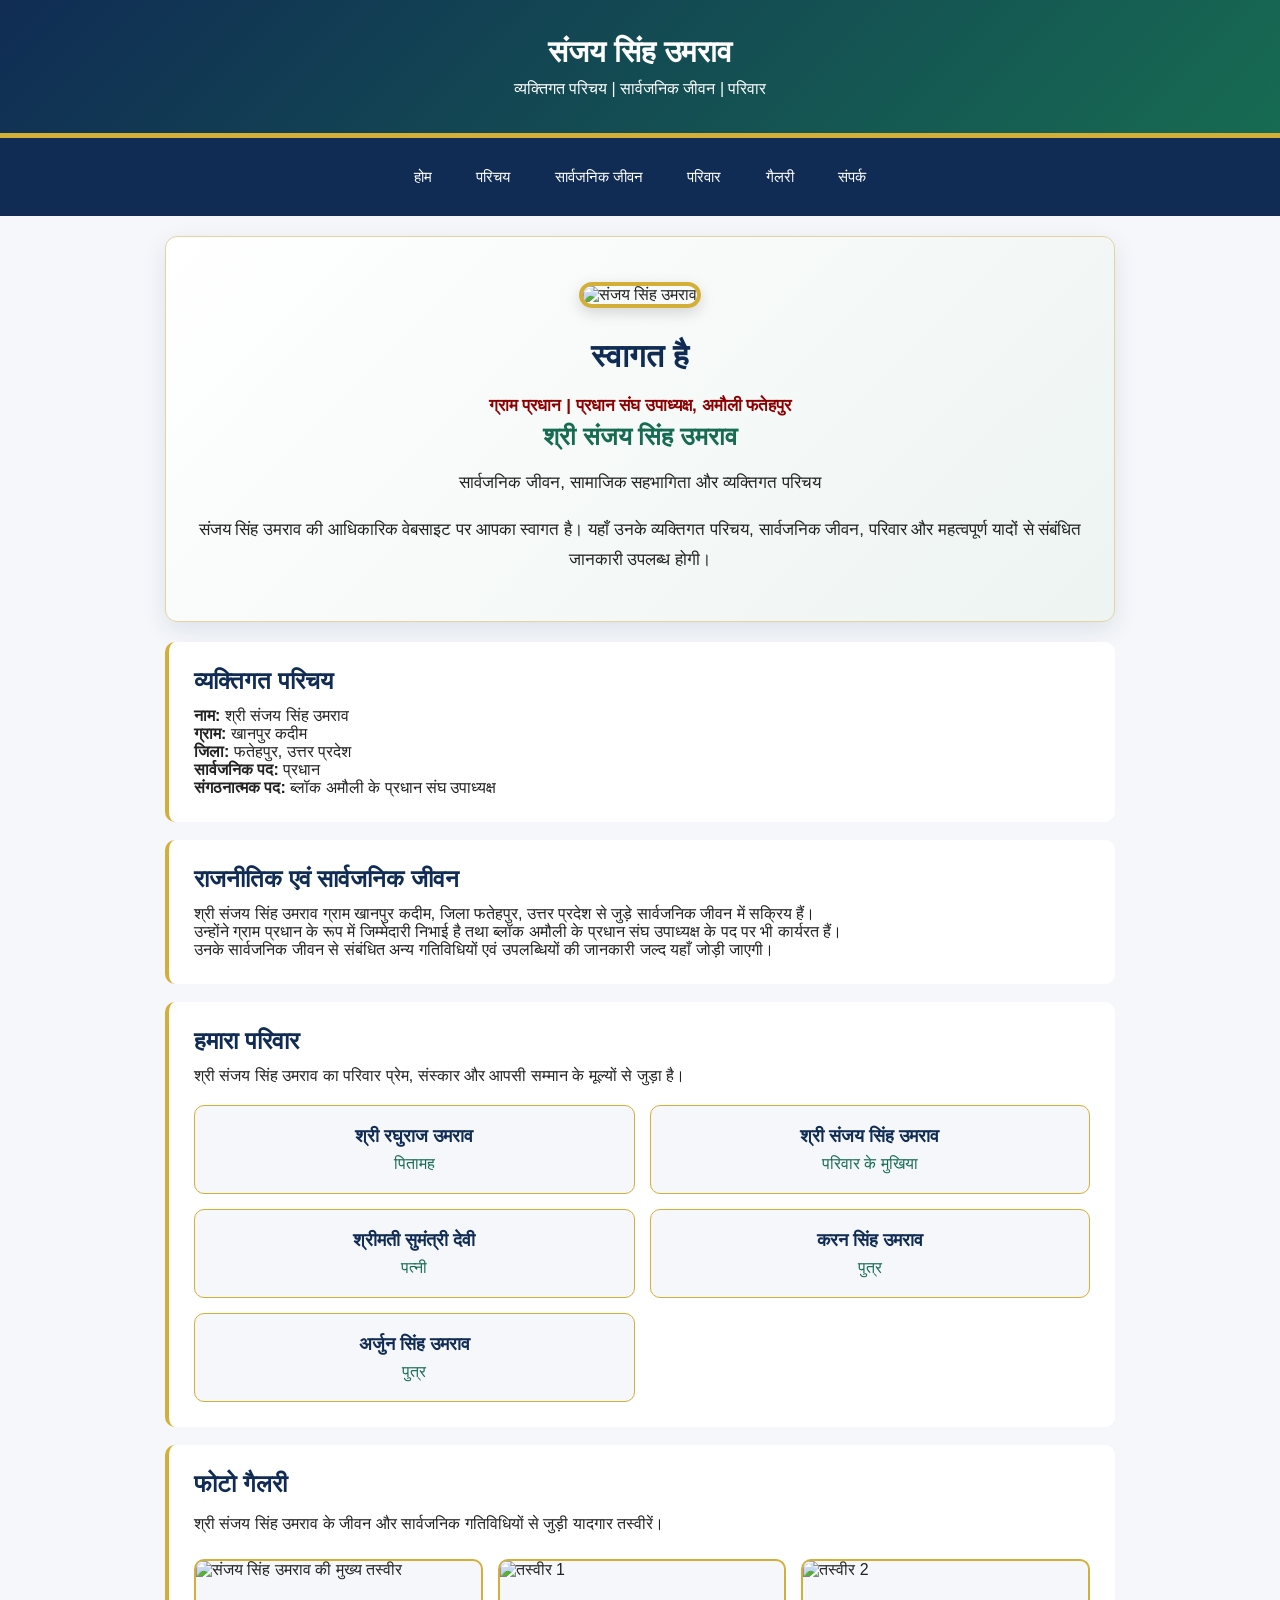
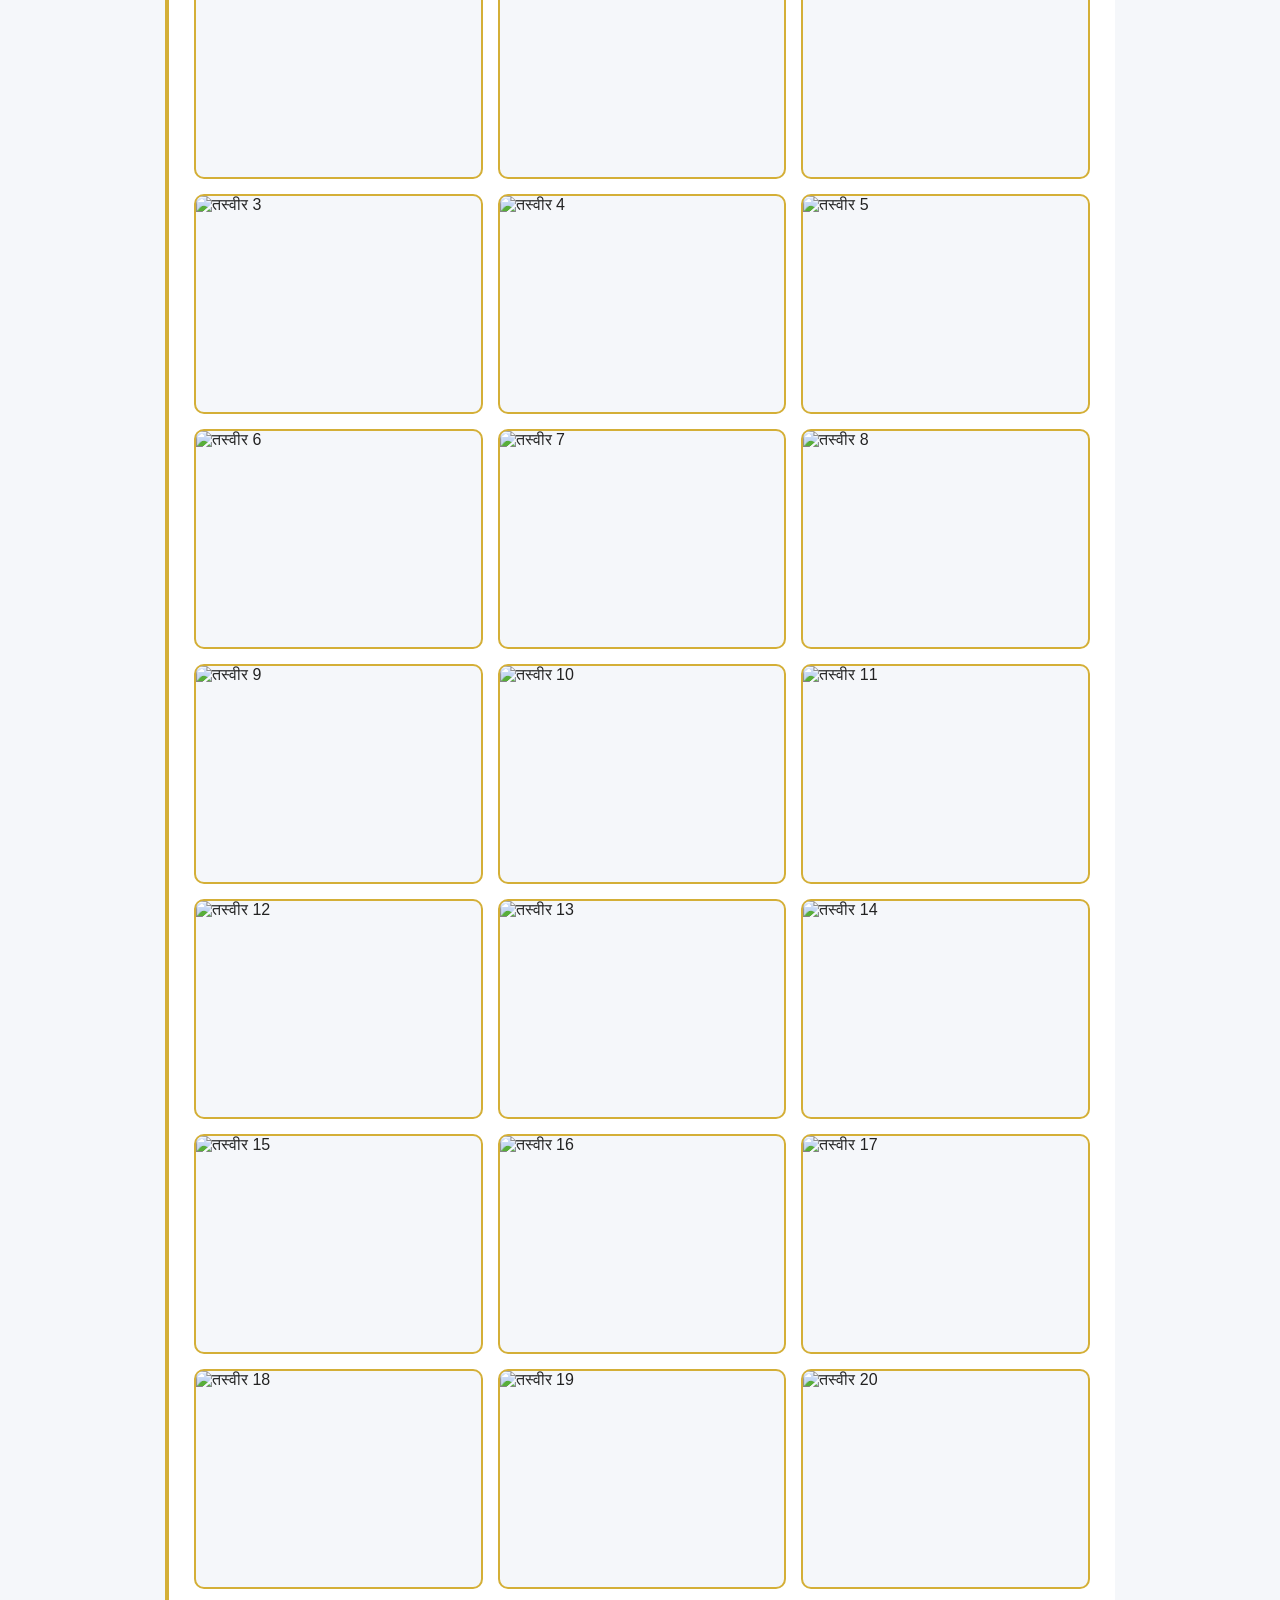
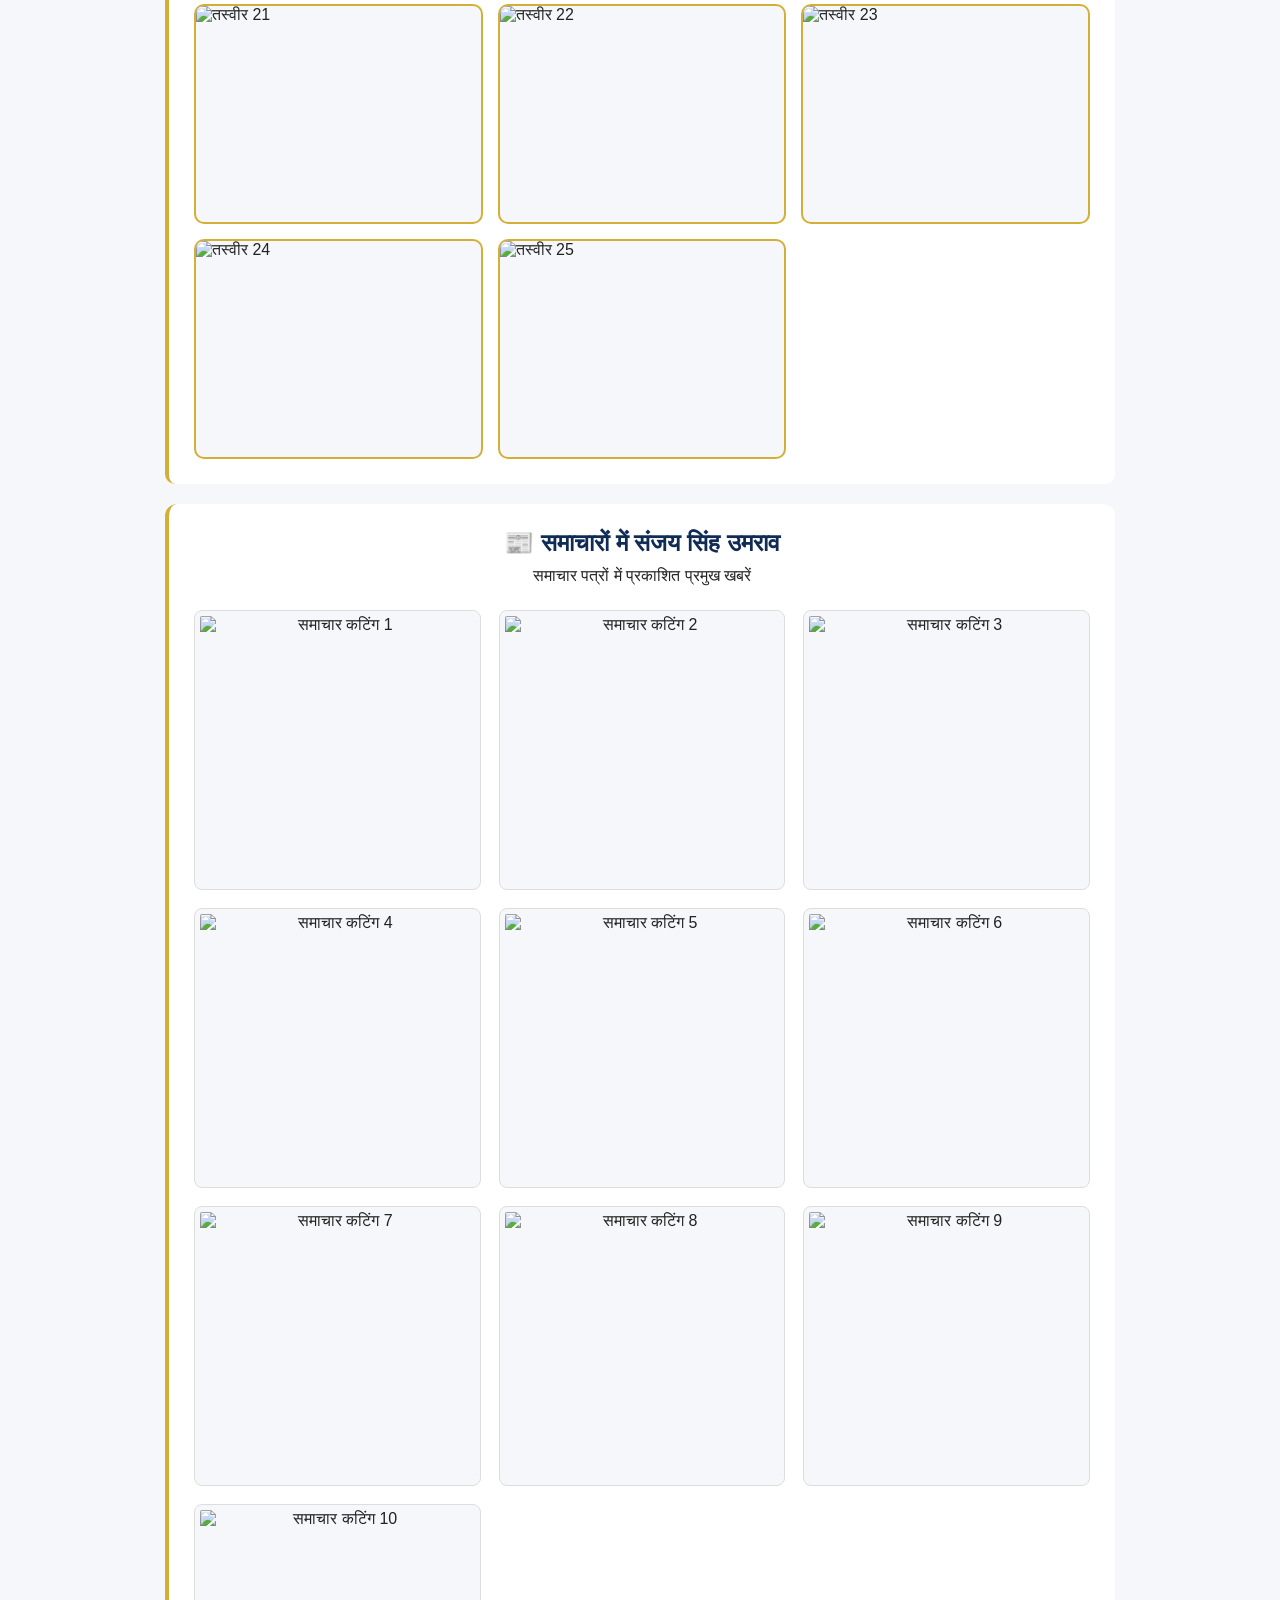
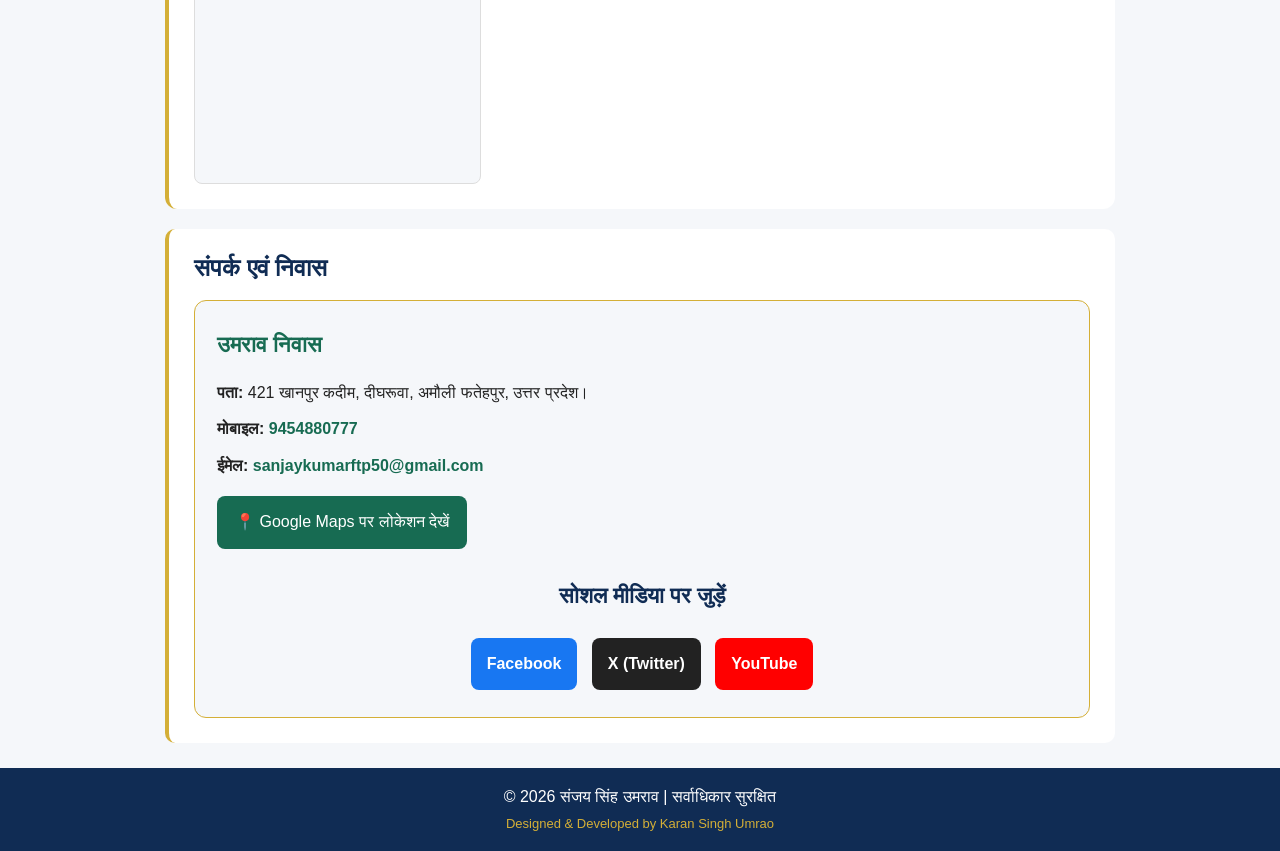
==== index.html @ eca35e6b "Add files via upload" ====
<!DOCTYPE html>
<html lang="hi">
<head>
    <meta charset="UTF-8">
    <meta name="viewport" content="width=device-width, initial-scale=1.0">
    <title>संजय सिंह उमराव | आधिकारिक वेबसाइट</title>
<link rel="stylesheet"
href="style.css">
</head>

<body>

<header>
    <h1>संजय सिंह उमराव</h1>
    <p>व्यक्तिगत परिचय | सार्वजनिक जीवन | परिवार</p>
</header>

<nav>
    <a href="#home">होम</a>
    <a href="#intro">परिचय</a>
    <a href="#public">सार्वजनिक जीवन</a>
    <a href="#family">परिवार</a>
    <a href="#gallery">गैलरी</a>
    <a href="#contact">संपर्क</a>
</nav>

<div class="hero" id="home">
<img src="images/sanjay-singh.jpg"
     alt="संजय सिंह उमराव"
     style="width:180px;height:220px;
     object-fit:cover;border-radius:12px;
     border:3px solid #d4af37;
     margin-bottom:20px;">
    <h2>स्वागत है</h2>
<p class="hero-post">
    ग्राम प्रधान | प्रधान संघ उपाध्यक्ष, अमौली फतेहपुर 
</p>
<h3 style="color:#176b52; margin-bottom:15px;">
    श्री संजय सिंह उमराव
</h3>

<p style="margin-bottom:15px;">
    सार्वजनिक जीवन, सामाजिक सहभागिता और व्यक्तिगत परिचय
</p>

<p style="line-height:1.8;">
        संजय सिंह उमराव की आधिकारिक वेबसाइट पर आपका स्वागत है।
        यहाँ उनके व्यक्तिगत परिचय, सार्वजनिक जीवन, परिवार
        और महत्वपूर्ण यादों से संबंधित जानकारी उपलब्ध होगी।
    </p>
</div>


   <section id="intro">
    <h2>व्यक्तिगत परिचय</h2>

    <p>
        <strong>नाम:</strong> श्री संजय सिंह उमराव
    </p>

    <p>
        <strong>ग्राम:</strong> खानपुर कदीम
    </p>

    <p>
        <strong>जिला:</strong> फतेहपुर, उत्तर प्रदेश
    </p>

    <p>
        <strong>सार्वजनिक पद:</strong> प्रधान
    </p>

    <p>
        <strong>संगठनात्मक पद:</strong>
        ब्लॉक अमौली के प्रधान संघ उपाध्यक्ष
    </p>
</section>


<section id="public">
    <h2>राजनीतिक एवं सार्वजनिक जीवन</h2>

    <p>
        श्री संजय सिंह उमराव ग्राम खानपुर कदीम,
        जिला फतेहपुर, उत्तर प्रदेश से जुड़े सार्वजनिक
        जीवन में सक्रिय हैं।
    </p>

    <p>
        उन्होंने ग्राम प्रधान के रूप में जिम्मेदारी
        निभाई है तथा ब्लॉक अमौली के प्रधान संघ
        उपाध्यक्ष के पद पर भी कार्यरत हैं।
    </p>

    <p>
        उनके सार्वजनिक जीवन से संबंधित अन्य
        गतिविधियों एवं उपलब्धियों की जानकारी
        जल्द यहाँ जोड़ी जाएगी।
    </p>
</section>
<section id="family">
    <h2>हमारा परिवार</h2>

    <p>
        श्री संजय सिंह उमराव का परिवार प्रेम,
        संस्कार और आपसी सम्मान के मूल्यों से जुड़ा है।
    </p>

    <div class="family-details">
        <div class="family-member">
            <h3>श्री रघुराज उमराव</h3>
            <p>पितामह</p>
        </div>

        <div class="family-member">
            <h3>श्री संजय सिंह उमराव</h3>
            <p>परिवार के मुखिया</p>
        </div>

        <div class="family-member">
            <h3>श्रीमती सुमंत्री देवी</h3>
            <p>पत्नी</p>
        </div>

        <div class="family-member">
            <h3>करन सिंह उमराव</h3>
            <p>पुत्र</p>
        </div>

        <div class="family-member">
            <h3>अर्जुन सिंह उमराव</h3>
            <p>पुत्र</p>
        </div>
    </div>
</section>

<section id="gallery">
    <h2>फोटो गैलरी</h2>

    <p class="gallery-intro">
        श्री संजय सिंह उमराव के जीवन और सार्वजनिक
        गतिविधियों से जुड़ी यादगार तस्वीरें।
    </p>

    <div class="gallery-grid">
        <img src="images/sanjay-singh.jpg"
             alt="संजय सिंह उमराव की मुख्य तस्वीर">

        <img src="images/photo1.jpg" alt="तस्वीर 1">
        <img src="images/photo2.jpg" alt="तस्वीर 2">
        <img src="images/photo3.jpg" alt="तस्वीर 3">
        <img src="images/photo4.jpg" alt="तस्वीर 4">
        <img src="images/photo5.jpg" alt="तस्वीर 5">
        <img src="images/photo6.jpg" alt="तस्वीर 6">
        <img src="images/photo7.jpg" alt="तस्वीर 7">
        <img src="images/photo8.jpg" alt="तस्वीर 8">
        <img src="images/photo9.jpg" alt="तस्वीर 9">
        <img src="images/photo10.jpg" alt="तस्वीर 10">
        <img src="images/photo11.jpg" alt="तस्वीर 11">
        <img src="images/photo12.jpg" alt="तस्वीर 12">
        <img src="images/photo13.jpg" alt="तस्वीर 13">
        <img src="images/photo14.jpg" alt="तस्वीर 14">
        <img src="images/photo15.jpg" alt="तस्वीर 15">
        <img src="images/photo16.jpg" alt="तस्वीर 16">
        <img src="images/photo17.jpg" alt="तस्वीर 17">
        <img src="images/photo18.jpg" alt="तस्वीर 18">
        <img src="images/photo19.jpg" alt="तस्वीर 19">
    <img src="images/photo20.jpg" alt="तस्वीर 20"> 
<img src="images/photo21.jpg" alt="तस्वीर 21">
        <img src="images/photo22.jpg" alt="तस्वीर 22">
        <img src="images/photo23.jpg" alt="तस्वीर 23">
        <img src="images/photo24.jpg" alt="तस्वीर 24">
        <img src="images/photo25.jpg" alt="तस्वीर 25">
   

 </div>
</section>

<section class="news-highlight">
    <h2>📰 समाचारों में संजय सिंह उमराव</h2>
    <p>समाचार पत्रों में प्रकाशित प्रमुख खबरें</p>

    <div class="news-gallery">
        <img src="newspaper/photo.jpg" alt="समाचार कटिंग 1">
        <img src="newspaper/photo2.jpg" alt="समाचार कटिंग 2">
        <img src="newspaper/photo3.jpg" alt="समाचार कटिंग 3">
        <img src="newspaper/photo4.jpg" alt="समाचार कटिंग 4">
        <img src="newspaper/photo5.jpg" alt="समाचार कटिंग 5">
        <img src="newspaper/photo6.jpg" alt="समाचार कटिंग 6">
        <img src="newspaper/photo7.jpg" alt="समाचार कटिंग 7">
        <img src="newspaper/photo8.jpg" alt="समाचार कटिंग 8">
        <img src="newspaper/photo9.jpg" alt="समाचार कटिंग 9">
        <img src="newspaper/photo10.jpg" alt="समाचार कटिंग 10">
        
    </div>
</section>

<section id="contact">
    <h2>संपर्क एवं निवास</h2>

    <div class="contact-card">
        <h3>उमराव निवास</h3>

        <p>
            <strong> पता:</strong>
            421 खानपुर कदीम,  दीघरूवा,
             अमौली
             फतेहपुर, उत्तर प्रदेश।
        </p>

        <p>
            <strong>मोबाइल:</strong>
            <a href="tel:9454880777">9454880777</a>
        </p>

        <p>
            <strong>ईमेल:</strong>
            <a href="mailto:sanjaykumarftp50@gmail.com">
                sanjaykumarftp50@gmail.com
            </a>
        </p>

        <p style="margin-top:15px;">
            <a href="https://maps.app.goo.gl/4REdZZy67ZG9xTiE8?g_st=ac"
               target="_blank"
               rel="noopener noreferrer"
               class="map-button">
                📍 Google Maps पर लोकेशन देखें
            </a>
        </p>
<div class="social-media">
    <h3>सोशल मीडिया पर जुड़ें</h3>

    <a href="https://www.facebook.com/share/1Cja49iwCh/?mibextid=wwXIfr"
       target="_blank" rel="noopener noreferrer"
       class="social-btn facebook">
        Facebook
    </a>

    <a href="https://x.com/sanjayk51978083?s=11&t=THOkPSHtRsQ9iN7MW7f2MA"
       target="_blank" rel="noopener noreferrer"
       class="social-btn x-social">
        X (Twitter)
    </a>

    <a href="https://www.youtube.com/@sanjaysinghumrao1452"
       target="_blank" rel="noopener noreferrer"
       class="social-btn youtube">
        YouTube
    </a>
</div>
    </div>
</section>

<footer>
    <p>© 2026 संजय सिंह उमराव | सर्वाधिकार सुरक्षित</p>
    <p class="developer-credit">
        Designed &amp; Developed by Karan Singh Umrao
    </p>
</footer>

<!-- Photo Viewer -->
<div class="photo-viewer" id="photoViewer">
    <img id="viewerImage" src="" alt="बड़ी फोटो">

    <div class="viewer-controls">
        <button type="button" id="prevPhoto">⬅ पिछली</button>
        <button type="button" id="closeViewer">✖ बंद करें</button>
        <button type="button" id="nextPhoto">अगली ➡</button>
    </div>

    <p class="viewer-count" id="viewerCount"></p>
</div>

<script>
(function () {
    const viewer = document.getElementById("photoViewer");
    const viewerImage = document.getElementById("viewerImage");
    const viewerCount = document.getElementById("viewerCount");

    const photos = Array.from(
        document.querySelectorAll(
            ".gallery-grid img, .news-gallery img"
        )
    );

    let currentIndex = 0;
let touchStartX = 0;
let touchEndX = 0;

viewerImage.addEventListener("touchstart", function (event) {
    touchStartX = event.changedTouches[0].screenX;
}, { passive: true });

viewerImage.addEventListener("touchend", function (event) {
    touchEndX = event.changedTouches[0].screenX;

    const difference = touchEndX - touchStartX;

    if (Math.abs(difference) < 50) return;

    if (difference < 0) {
        showPhoto(currentIndex + 1);
    } else {
        showPhoto(currentIndex - 1);
    }
}, { passive: true });
    function showPhoto(index) {
        currentIndex = (index + photos.length) % photos.length;

        viewerImage.src = photos[currentIndex].src;
        viewerImage.alt = photos[currentIndex].alt || "फोटो";
        viewerCount.textContent =
            (currentIndex + 1) + " / " + photos.length;

        viewer.classList.add("active");
    }

    photos.forEach(function (photo, index) {
        photo.style.cursor = "pointer";

        photo.addEventListener("click", function () {
            showPhoto(index);
        });
    });

    document.getElementById("prevPhoto").addEventListener("click", function () {
        showPhoto(currentIndex - 1);
    });

    document.getElementById("nextPhoto").addEventListener("click", function () {
        showPhoto(currentIndex + 1);
    });

    document.getElementById("closeViewer").addEventListener("click", function () {
        viewer.classList.remove("active");
        viewerImage.src = "";
    });

    viewer.addEventListener("click", function (event) {
        if (event.target === viewer) {
            viewer.classList.remove("active");
            viewerImage.src = "";
        }
    });

    document.addEventListener("keydown", function (event) {
        if (!viewer.classList.contains("active")) return;

        if (event.key === "Escape") {
            viewer.classList.remove("active");
            viewerImage.src = "";
        }

        if (event.key === "ArrowRight") {
            showPhoto(currentIndex + 1);
        }

        if (event.key === "ArrowLeft") {
            showPhoto(currentIndex - 1);
        }
    });
})();
</script>


</body>
</html>
---- style.css ----
*     {
            margin: 0;
            padding: 0;
            box-sizing: border-box;
        }

        body {
            font-family: Arial, sans-serif;
            background: #f5f7fa;
            color: #222;
        }

        header {
            background: linear-gradient(135deg, #102c54, #176b52);
            color: white;
            text-align: center;
            padding: 35px 15px;
            border-bottom: 5px solid #d4af37;
        }

        header h1 {
            font-size: 30px;
            margin-bottom: 10px;
        }

        nav {
            background: #102c54;
            padding: 14px 8px;
            text-align: center;
        }

        nav a {
            color: white;
            text-decoration: none;
            margin: 8px;
            display: inline-block;
            font-size: 15px;
        }

        .hero {
            text-align: center;
            padding: 55px 15px;
            background: white;
            margin: 20px auto;
            max-width: 950px;
            border-radius: 12px;
        }

        .hero h2 {
            color: #102c54;
            margin-bottom: 15px;
        }

        .hero p {
            line-height: 1.8;
        }

        section {
            background: white;
            margin: 18px auto;
            padding: 25px;
            max-width: 950px;
            border-radius: 10px;
            border-left: 4px solid #d4af37;
        }

        section h2 {
            color: #102c54;
            margin-bottom: 12px;
        }

        footer {
            background: #102c54;
            color: white;
            text-align: center;
            padding: 20px;
            margin-top: 25px;
        }
    </style>

/* Mobile Responsive Menu */
nav {
    display: flex;
    justify-content: center;
    align-items: center;
    flex-wrap: wrap;
    gap: 8px;
}

nav a {
    padding: 8px 12px;
    border-radius: 6px;
    transition: 0.3s;
}

nav a:hover {
    background: #d4af37;
    color: #102c54;
}

@media (max-width: 600px) {
    header h1 {
        font-size: 25px;
    }

    nav {
        padding: 10px 5px;
        gap: 4px;
    }

    nav a {
        font-size: 13px;
        padding: 8px;
        margin: 2px;
    }

    .hero {
        margin: 12px;
        padding: 30px 15px;
    }

    section {
        margin: 12px;
        padding: 20px;
    }
}

.family-details {
    display: grid;
    grid-template-columns: repeat(2, minmax(0, 1fr));
    gap: 15px;
    margin-top: 20px;
}

.family-member {
    background: #f5f7fa;
    border: 1px solid #d4af37;
    border-radius: 10px;
    padding: 20px 12px;
    text-align: center;
}

.family-member h3 {
    color: #102c54;
    margin-bottom: 8px;
    font-size: 18px;
}

.family-member p {
    color: #176b52;
}

@media (max-width: 480px) {
    .family-details {
        grid-template-columns: 1fr;
    }
}

.gallery-intro {
    line-height: 1.8;
    margin-bottom: 20px;
}

.gallery-grid {
    display: grid;
    grid-template-columns: repeat(3, minmax(0, 1fr));
    gap: 15px;
    margin-top: 20px;
}

.gallery-grid img {
    width: 100%;
    height: 220px;
    object-fit: cover;
    border-radius: 10px;
    border: 2px solid #d4af37;
    background: #f5f7fa;
    transition: transform 0.3s;
}

.gallery-grid img:hover {
    transform: scale(1.03);
}

@media (max-width: 600px) {
    .gallery-grid {
        grid-template-columns: repeat(2, minmax(0, 1fr));
        gap: 10px;
    }

    .gallery-grid img {
        height: 160px;
    }
}
.contact-card {
    background: #f5f7fa;
    border: 1px solid #d4af37;
    border-radius: 12px;
    padding: 22px;
    margin-top: 18px;
    line-height: 2;
}

.contact-card h3 {
    color: #176b52;
    margin-bottom: 12px;
    font-size: 22px;
}

.developer-credit {
    margin-top: 10px;
    font-size: 13px;
    color: #d4af37;
}

/* Professional Welcome Section */
.hero {
    background: linear-gradient(135deg, #ffffff, #edf4f2);
    padding: 45px 25px;
    border: 1px solid #e2d3a0;
    box-shadow: 0 8px 25px rgba(16, 44, 84, 0.10);
}

.hero img {
    width: 200px !important;
    height: 250px !important;
    object-fit: cover;
    border: 4px solid #d4af37 !important;
    border-radius: 15px !important;
    box-shadow: 0 5px 15px rgba(0, 0, 0, 0.15);
}

.hero h2 {
    font-size: 32px;
    margin-top: 10px;
}

.hero h3 {
    font-size: 25px;
    color: #176b52;
}

.hero p {
    font-size: 17px;
    line-height: 1.9;
}

@media (max-width: 600px) {
    .hero {
        padding: 30px 15px;
    }

    .hero img {
        width: 165px !important;
        height: 210px !important;
    }

    .hero h2 {
        font-size: 27px;
    }

    .hero p {
        font-size: 15px;
    }
}
.hero-post {
    color: #8b0000;
    font-weight: bold;
    font-size: 17px;
    margin-top: 12px;
}

/* Newspaper Cutting Gallery */
.news-highlight {
    width: 100%;
    max-width: 950px;
    margin: 20px auto;
    padding: 25px;
    background: #ffffff;
    border-radius: 12px;
    border-left: 4px solid #d4af37;
    box-sizing: border-box;
    text-align: center;
}

.news-highlight h2 {
    color: #102c54;
    margin-bottom: 10px;
}

.news-gallery {
    display: grid;
    grid-template-columns: repeat(3, minmax(0, 1fr));
    gap: 18px;
    margin-top: 25px;
}

.news-gallery img {
    display: block;
    width: 100%;
    height: 280px;
    object-fit: contain;
    background: #f5f7fa;
    border: 1px solid #ddd;
    border-radius: 8px;
    padding: 5px;
}

@media (max-width: 600px) {
    .news-highlight {
        margin: 12px auto;
        padding: 15px;
        width: calc(100% - 24px);
    }

    .news-gallery {
        grid-template-columns: repeat(2, minmax(0, 1fr));
        gap: 10px;
    }

    .news-gallery img {
        height: 190px;
    }
}

/* Photo Viewer */
.photo-viewer {
    display: none;
    position: fixed;
    inset: 0;
    z-index: 9999;
    background: rgba(0, 0, 0, 0.94);
    justify-content: center;
    align-items: center;
    flex-direction: column;
    padding: 15px;
    box-sizing: border-box;
}

.photo-viewer.active {
    display: flex;
}

.photo-viewer img {
    max-width: 90%;
    max-height: 72vh;
    width: auto;
    height: auto;
    object-fit: contain;
    border-radius: 6px;
}

.photo-viewer .viewer-controls {
    display: flex;
    justify-content: center;
    align-items: center;
    gap: 12px;
    flex-wrap: wrap;
    margin-top: 18px;
}

.photo-viewer button {
    background: #d4af37;
    color: #102c54;
    border: none;
    padding: 11px 16px;
    border-radius: 7px;
    font-size: 16px;
    font-weight: bold;
    cursor: pointer;
}

.photo-viewer .viewer-count {
    color: white;
    margin-top: 12px;
}

@media (max-width: 600px) {
    .photo-viewer img {
        max-width: 96%;
        max-height: 65vh;
    }

    .photo-viewer .viewer-controls {
        gap: 8px;
    }

    .photo-viewer button {
        padding: 10px 12px;
        font-size: 14px;
    }
}
/* Contact Section Improvements */
.contact-card p {
    overflow-wrap: anywhere;
    line-height: 1.8;
    margin-bottom: 8px;
}

.contact-card a:not(.map-button) {
    color: #176b52;
    font-weight: bold;
    text-decoration: none;
}

.contact-card a:not(.map-button):hover {
    text-decoration: underline;
}

.map-button {
    display: inline-block;
    background: #176b52;
    color: white;
    padding: 12px 18px;
    border-radius: 8px;
    text-decoration: none;
}

.map-button:hover {
    background: #102c54;
}

@media (min-width: 700px) {
    .contact-card {
        max-width: 100%;
    }
}

/* Social Media Links */
.social-media {
    margin-top: 25px;
    text-align: center;
}

.social-media h3 {
    color: #102c54;
    margin-bottom: 15px;
}

.social-btn {
    display: inline-block;
    padding: 10px 16px;
    margin: 5px;
    border-radius: 8px;
    color: white !important;
    text-decoration: none !important;
    font-weight: bold;
    transition: 0.2s;
}

.facebook {
    background: #1877f2;
}

.x-social {
    background: #222222;
}

.youtube {
    background: #ff0000;
}

.social-btn:hover {
    transform: translateY(-2px);
    opacity: 0.9;
}
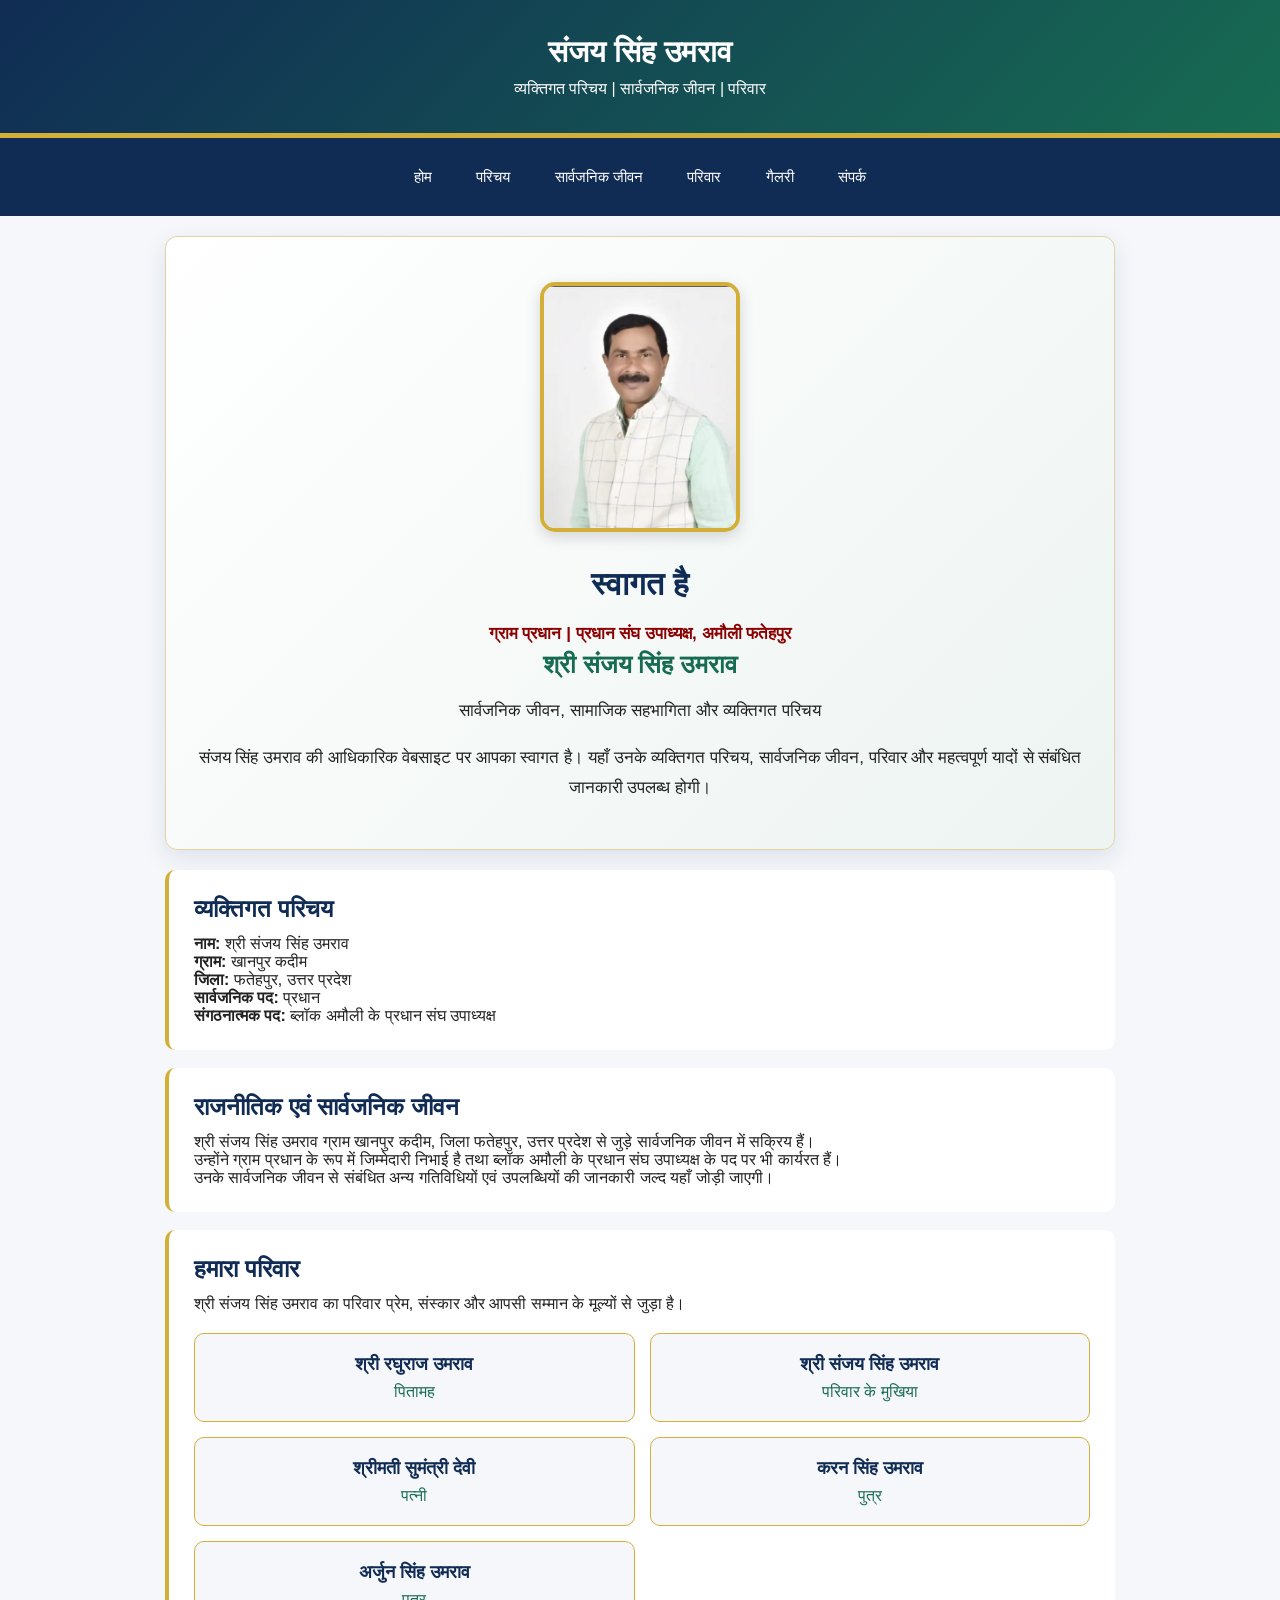
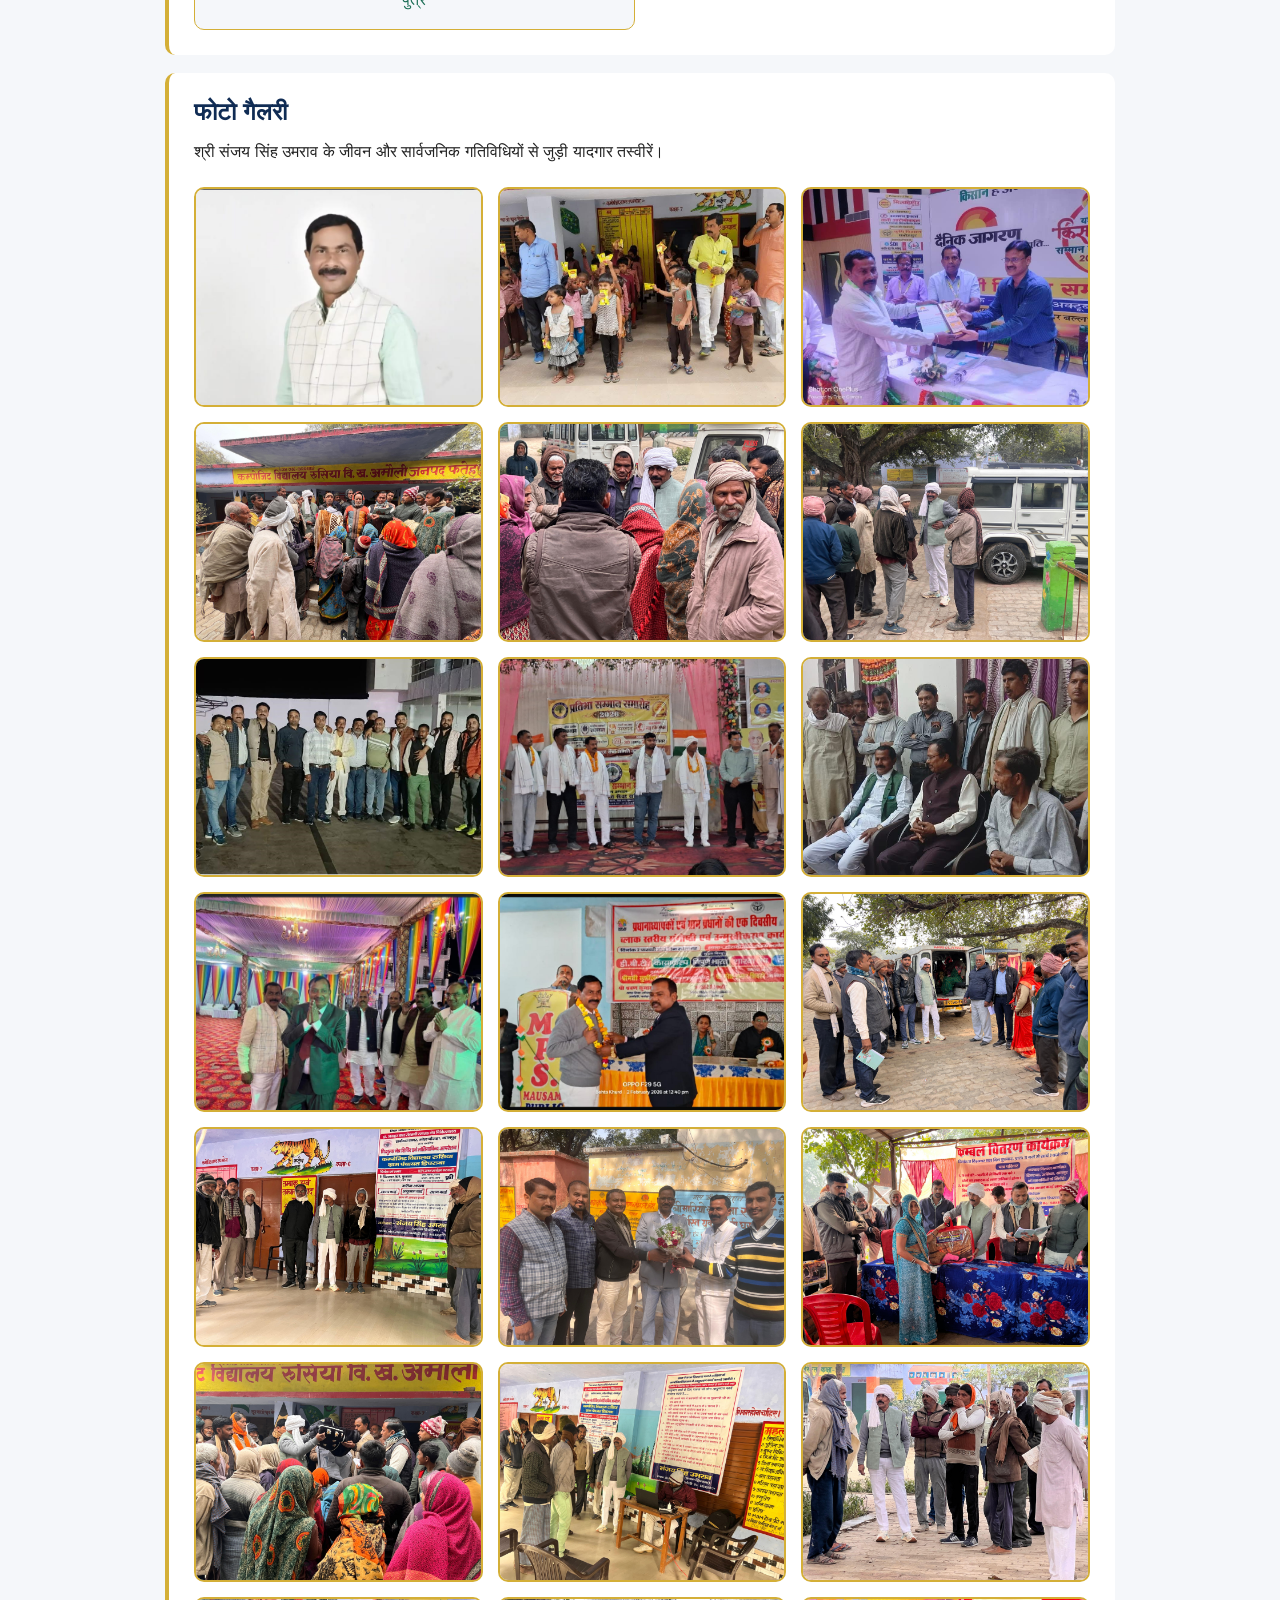
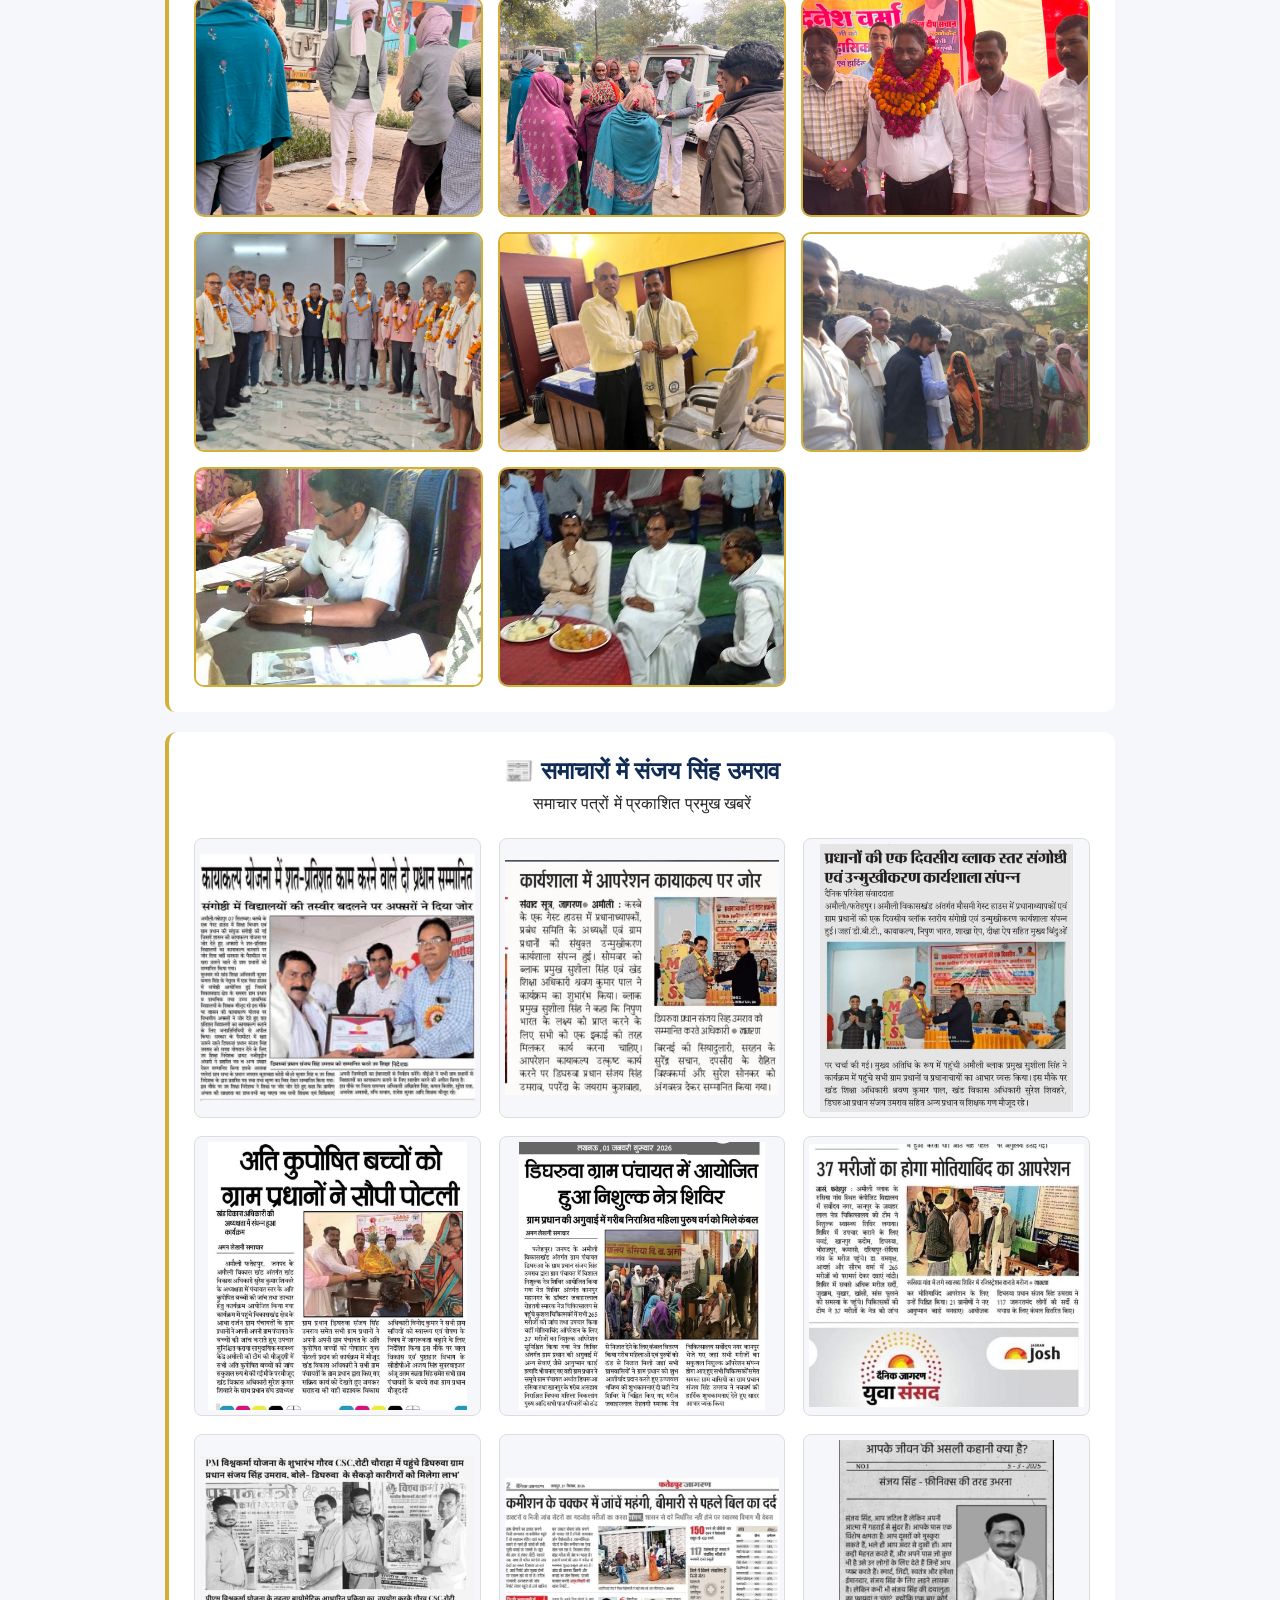
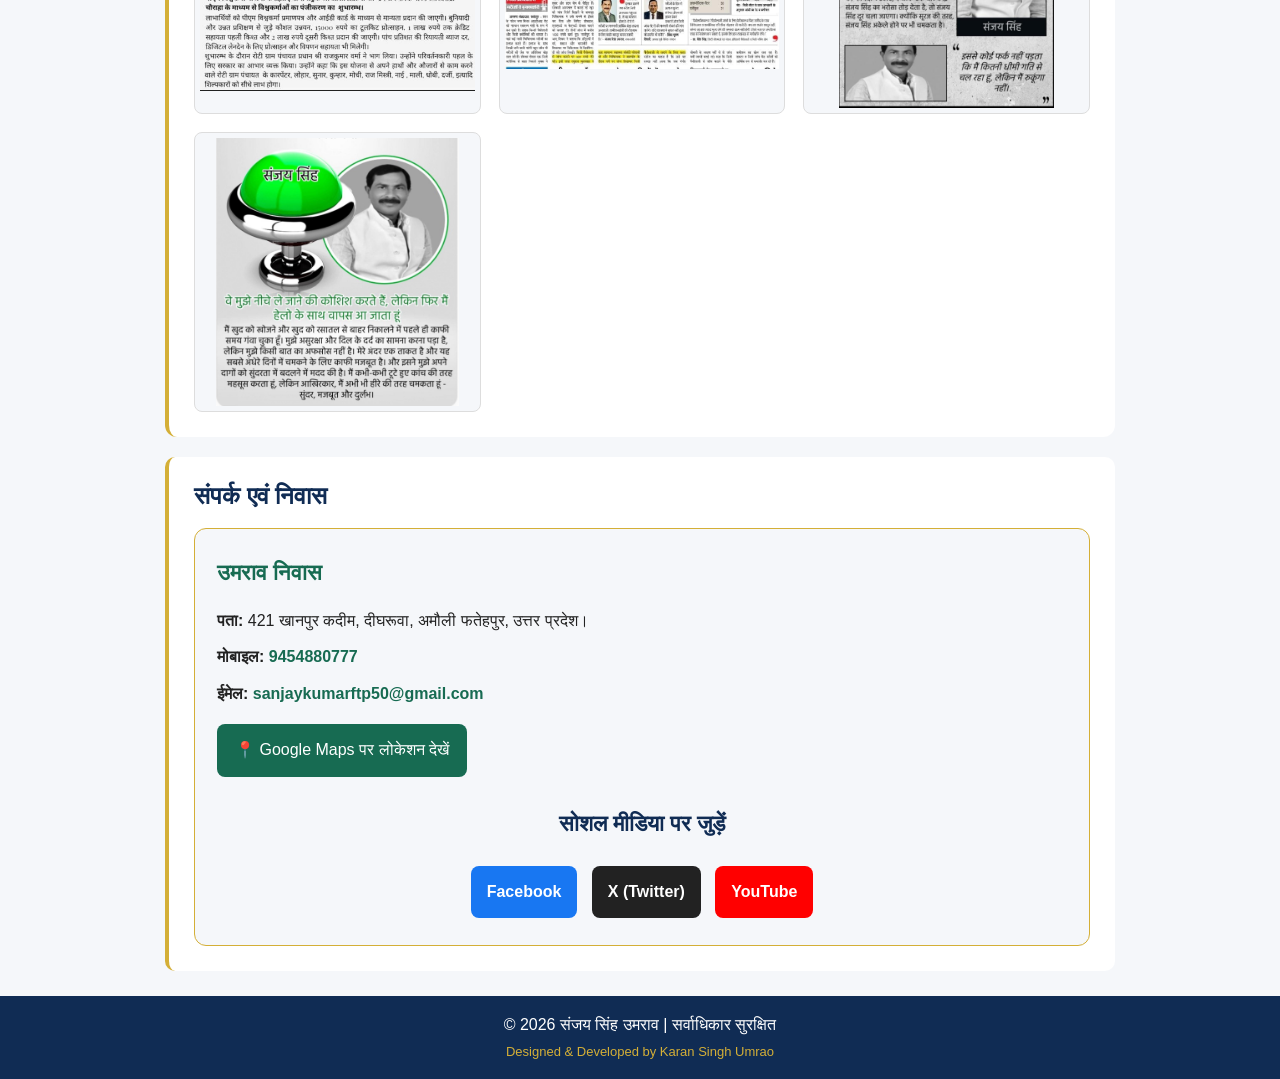
==== commit 42133d9d: "Update index.html" ====
--- a/index.html
+++ b/index.html
@@ -1,6 +1,14 @@
 <!DOCTYPE html>
 <html lang="hi">
 <head>
+    
+<title>संजय सिंह उमराव | ग्राम प्रधान एवं सार्वजनिक जीवन, फतेहपुर</title>
+
+<meta name="description" content="संजय सिंह उमराव, ग्राम खानपुर कदीम, जिला फतेहपुर, उत्तर प्रदेश। ग्राम प्रधान एवं सार्वजनिक जीवन से जुड़ी जानकारी, परिचय, परिवार, फोटो गैलरी और समाचार।">
+
+<meta name="keywords" content="संजय सिंह उमराव, Sanjay Singh Umrao, फतेहपुर, खानपुर कदीम, ग्राम प्रधान, अमौली, उत्तर प्रदेश">
+
+<meta name="robots" content="index, follow">
     <meta charset="UTF-8">
     <meta name="viewport" content="width=device-width, initial-scale=1.0">
     <title>संजय सिंह उमराव | आधिकारिक वेबसाइट</title>
@@ -365,4 +373,4 @@
 
 
 </body>
-</html>+</html>
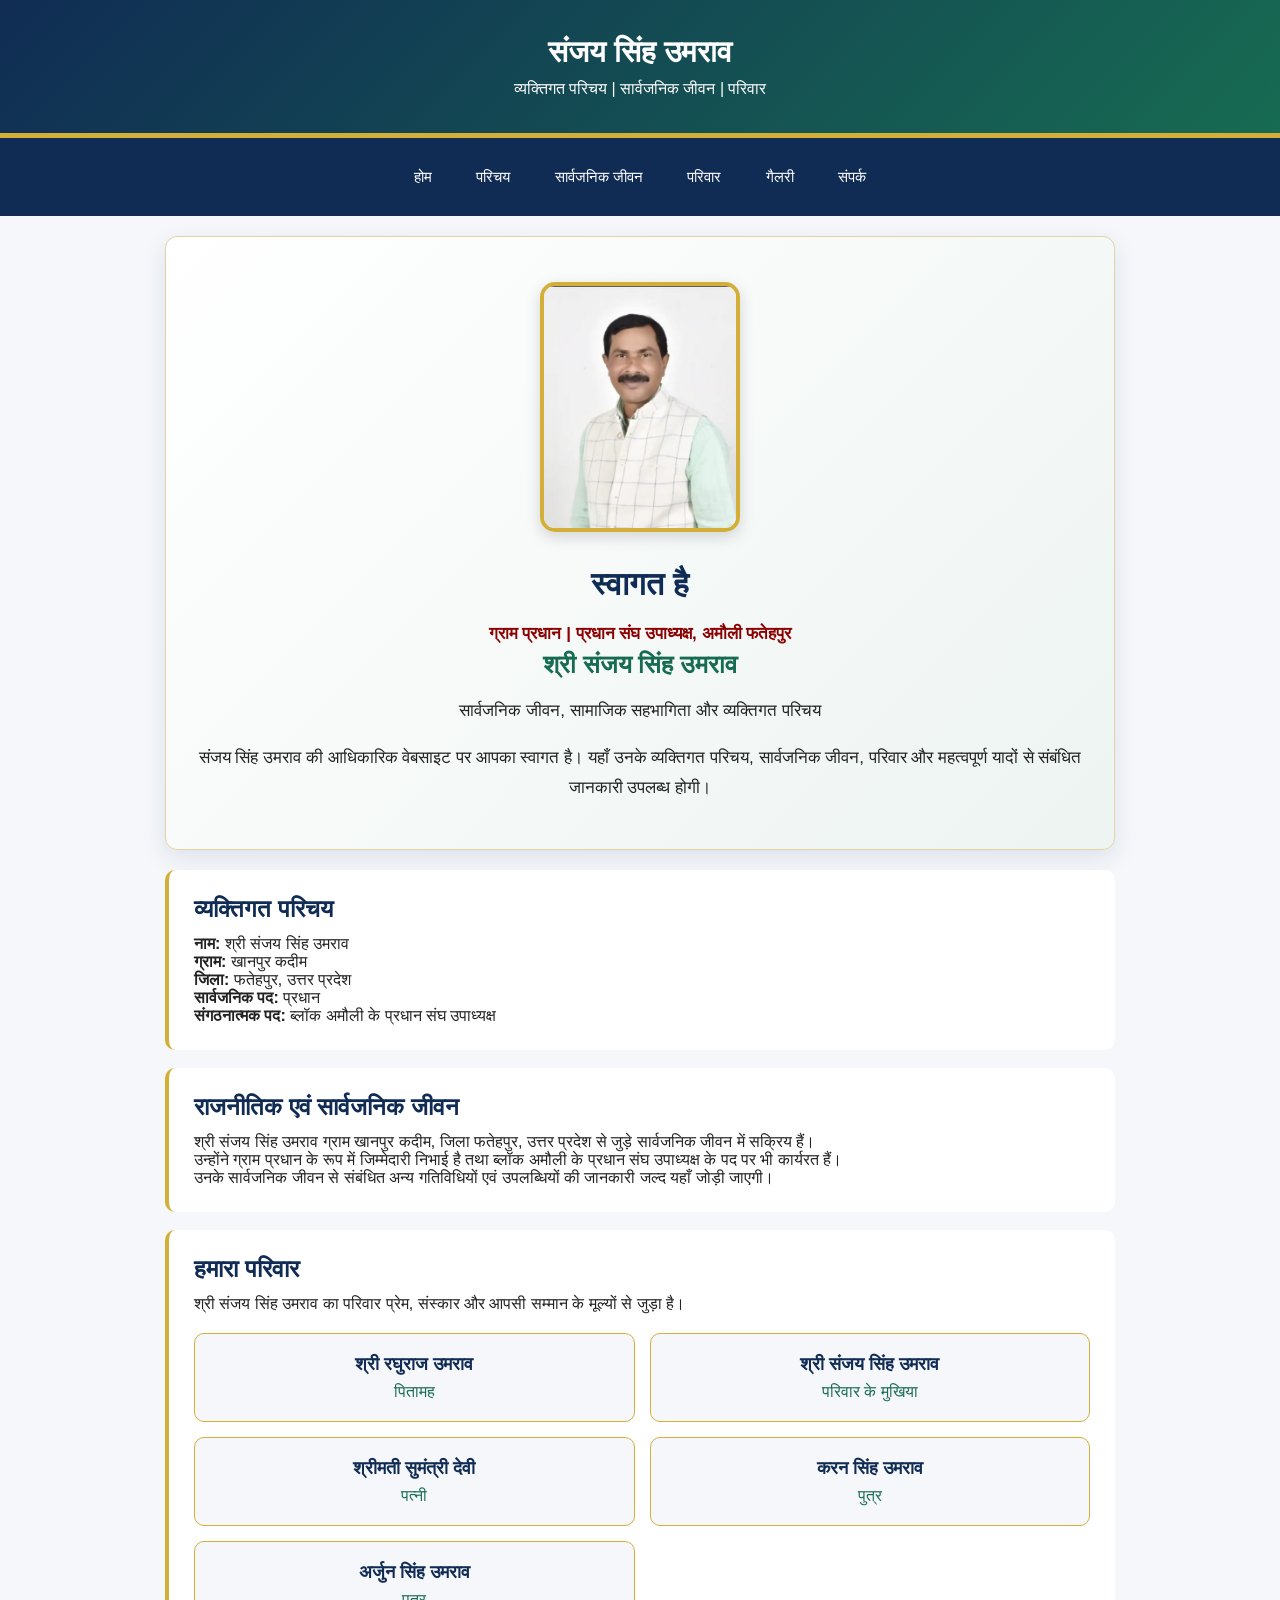
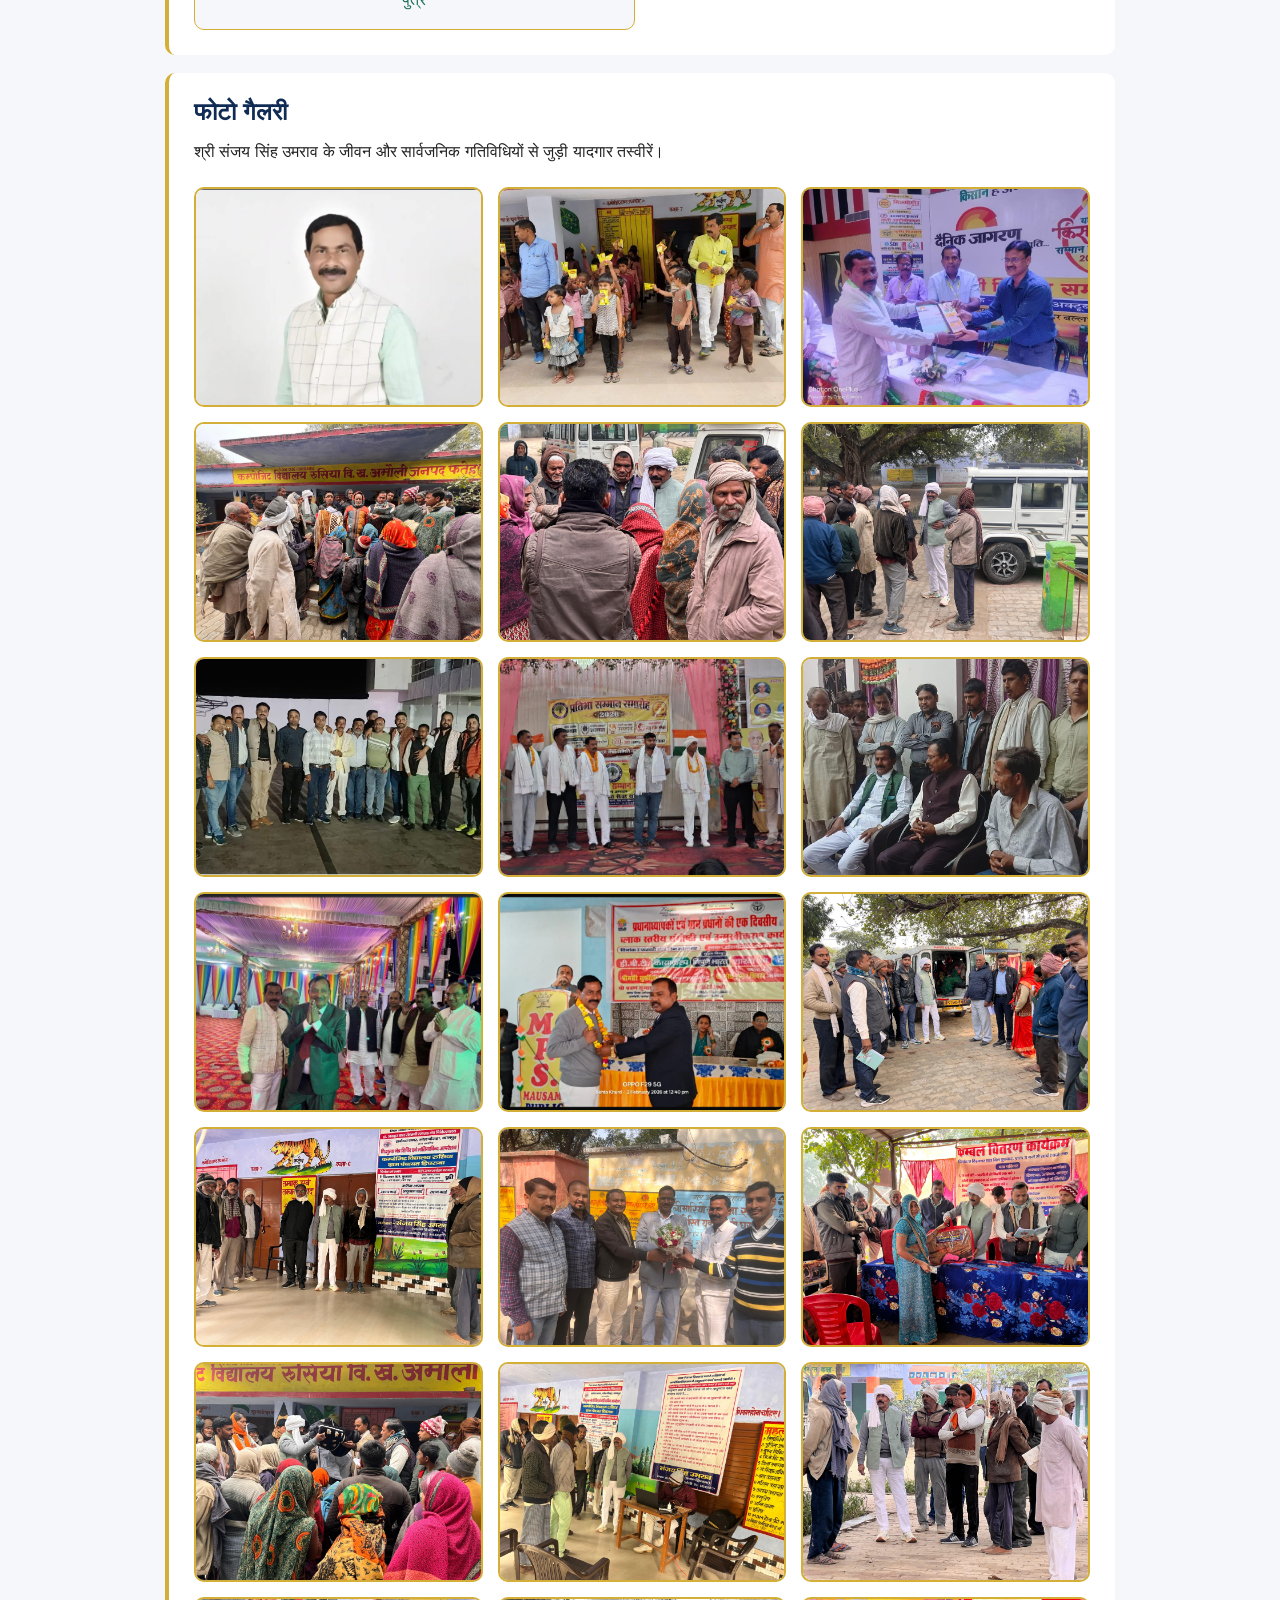
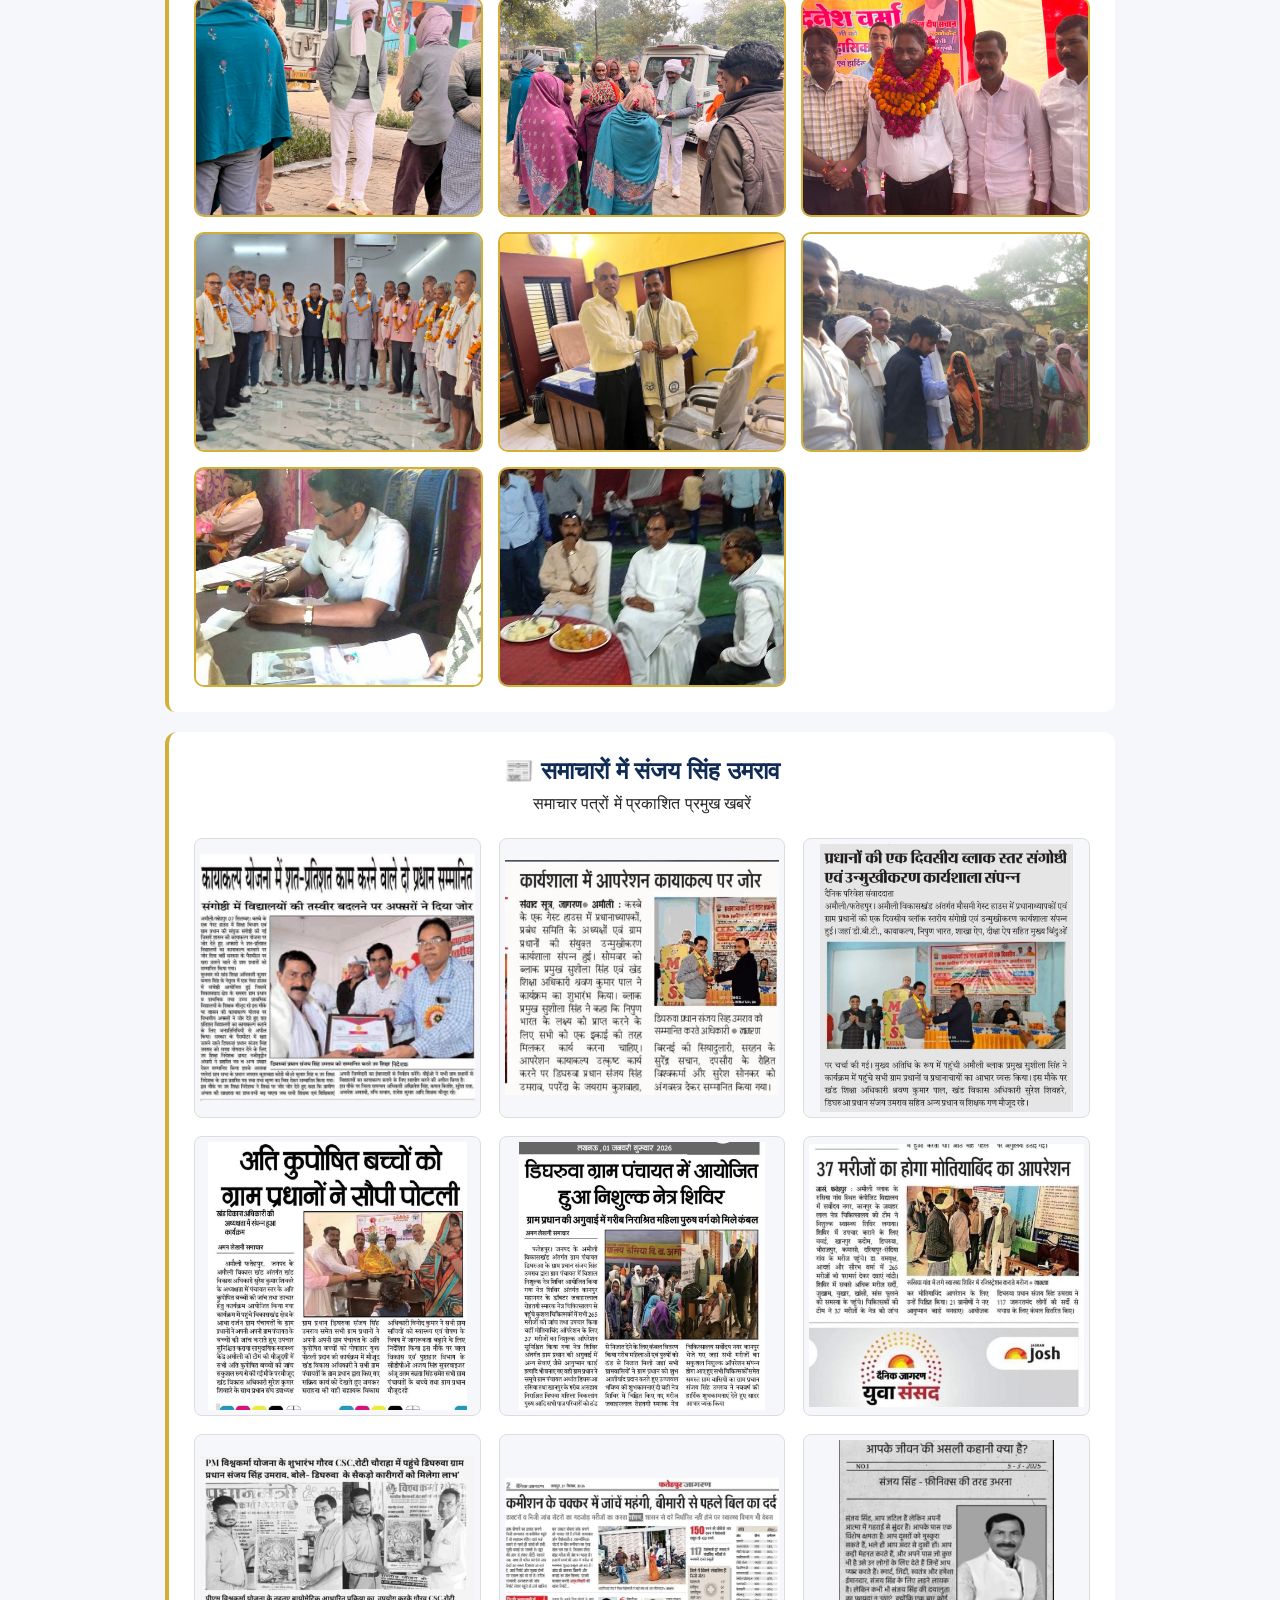
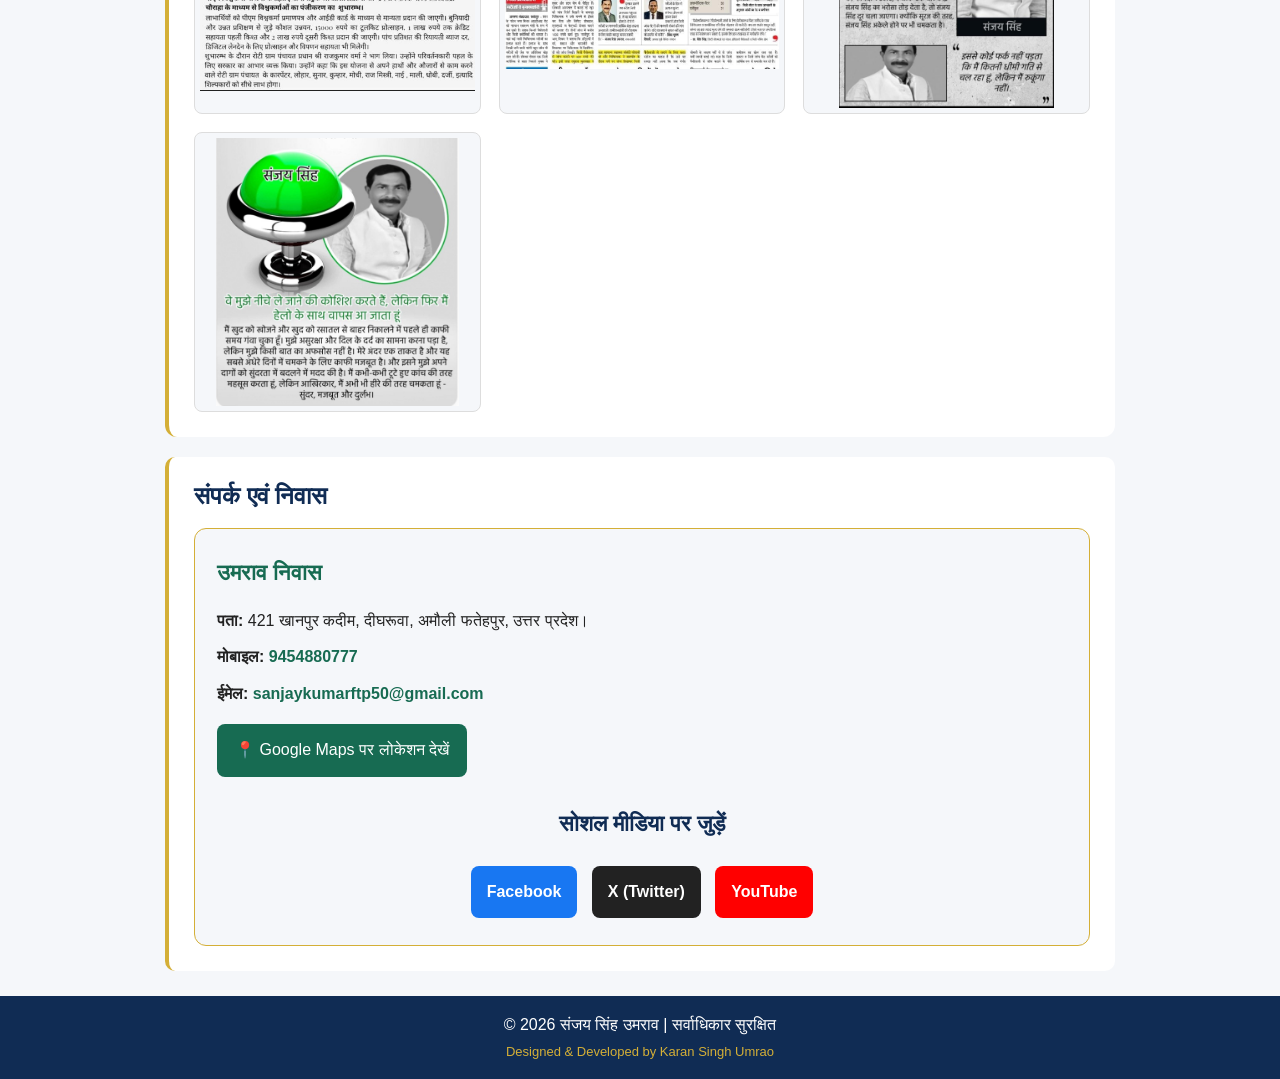
==== commit 0d32a7e1: "Update index.html" ====
--- a/index.html
+++ b/index.html
@@ -8,10 +8,9 @@
 
 <meta name="keywords" content="संजय सिंह उमराव, Sanjay Singh Umrao, फतेहपुर, खानपुर कदीम, ग्राम प्रधान, अमौली, उत्तर प्रदेश">
 
-<meta name="robots" content="index, follow">
     <meta charset="UTF-8">
     <meta name="viewport" content="width=device-width, initial-scale=1.0">
-    <title>संजय सिंह उमराव | आधिकारिक वेबसाइट</title>
+    <meta name="robots" content="index, follow">
 <link rel="stylesheet"
 href="style.css">
 </head>
